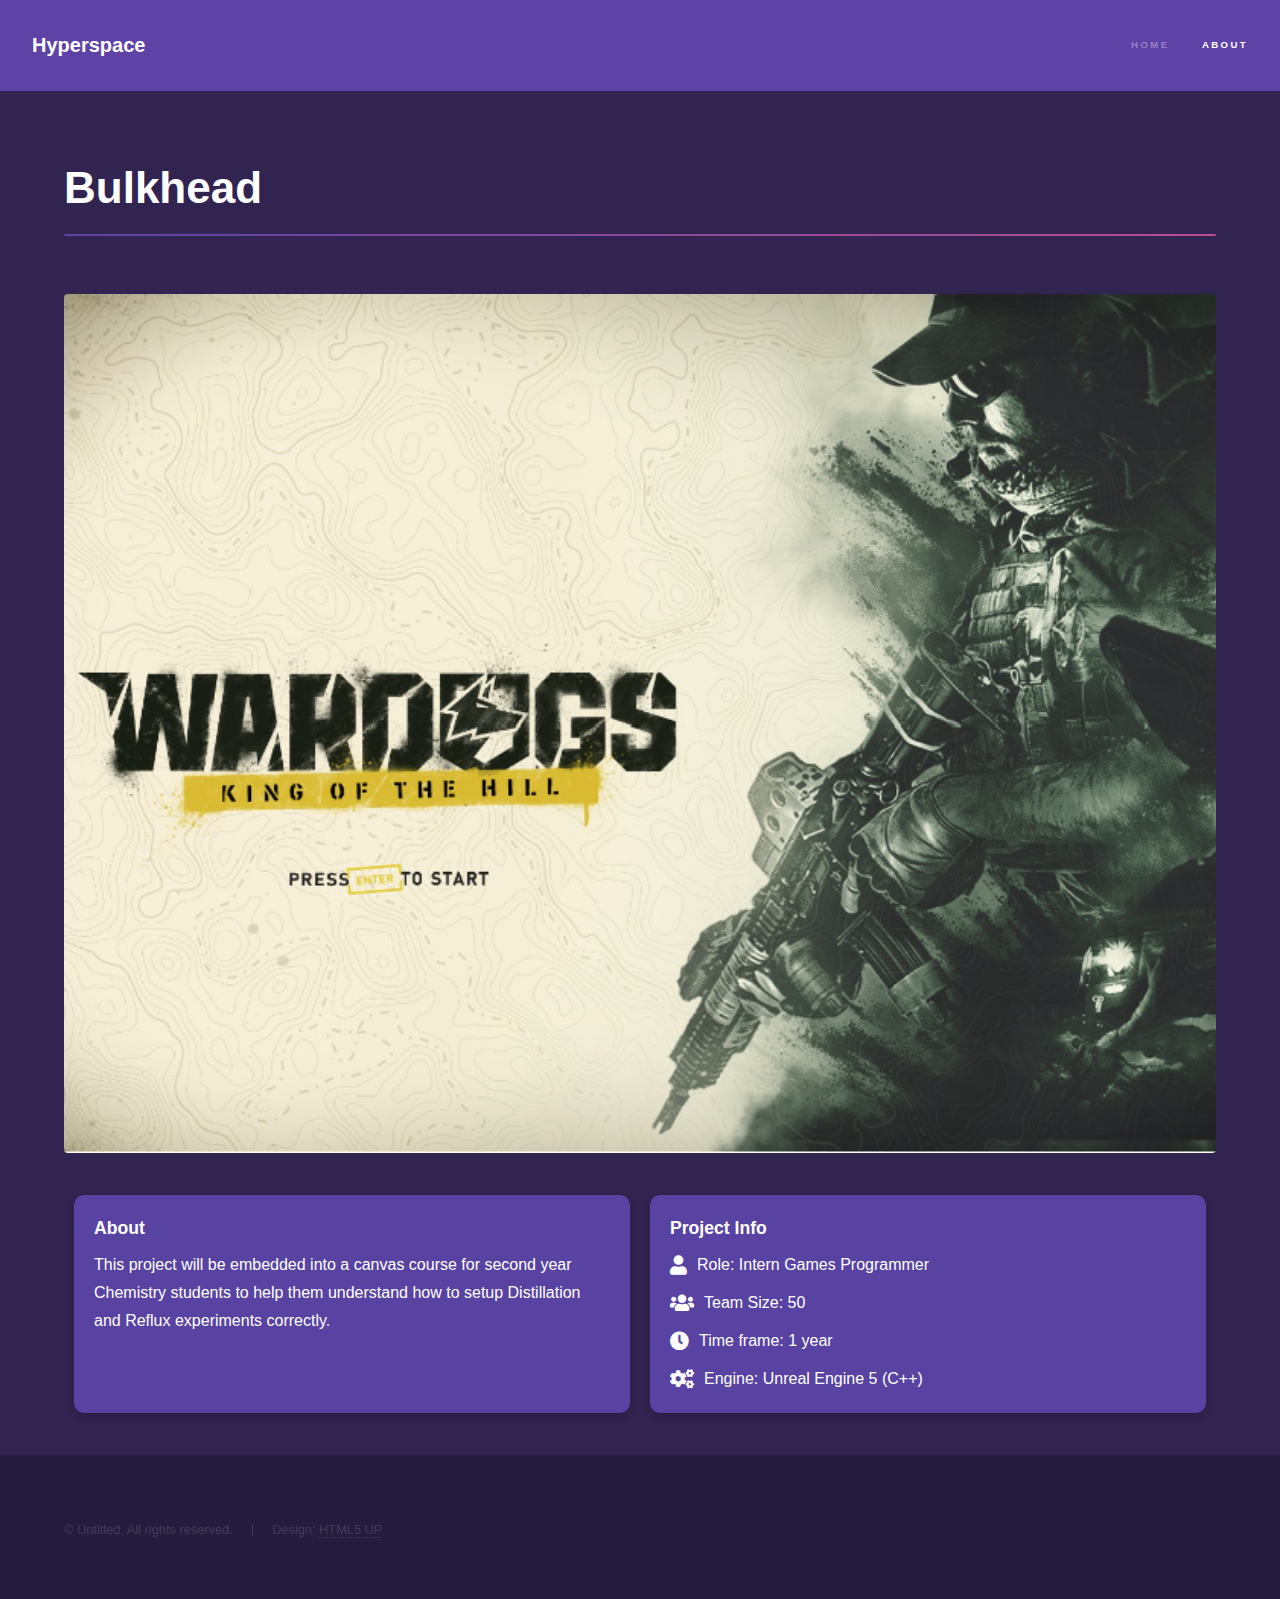
==== about-bulkhead.html @ a5bd07cd "Added in about pages for each project" ====
<!DOCTYPE HTML>
<!--
	Hyperspace by HTML5 UP
	html5up.net | @ajlkn
	Free for personal and commercial use under the CCA 3.0 license (html5up.net/license)
-->
<html>
<head>
	<title>Generic - Hyperspace by HTML5 UP</title>
	<meta charset="utf-8" />
	<meta name="viewport" content="width=device-width, initial-scale=1, user-scalable=no" />
	<link rel="stylesheet" href="assets/css/main.css" />
	<link rel="stylesheet" href="assets/css/aboutpages.css" />
	<noscript><link rel="stylesheet" href="assets/css/noscript.css" /></noscript>
</head>
	<body class="is-preload">

		<!-- Header -->
			<header id="header">
				<a href="index.html" class="title">Hyperspace</a>
				<nav>
					<ul>
						<li><a href="index.html">Home</a></li>
						<li><a href="about-bulkhead.html" class="active">About</a></li>
					</ul>
				</nav>
			</header>

		<!-- Wrapper -->
			<div id="wrapper">
				<!-- TURN THIS INTO A VIDEO OF THIS WORKING, MAYBE INTERGRATE THE INTERACTIVE -->
				<!-- Main -->
					<section id="main" class="wrapper">
						<div class="inner">
							<h1 class="major">Bulkhead</h1>
							<span class="image fit"><img src="images/Wardogs.png" alt="" /></span>
							<div class="card-container">
								<div class="card">
									<h3>About</h3>
									<p>This project will be embedded into a canvas course for second year Chemistry students to help them understand how to setup Distillation and Reflux experiments correctly.</p>
								</div>
								<div class="card">
									<h3>Project Info</h3>
									<div class="project-info">
										<div><i class="fas fa-user"></i> Role: Intern Games Programmer</div>
										<div><i class="fas fa-users"></i> Team Size: 50</div>
										<div><i class="fas fa-clock"></i> Time frame: 1 year</div>
										<div><i class="fas fa-cogs"></i> Engine: Unreal Engine 5 (C++)</div>
									</div>
								</div>
							</div>
						</div>
					</section>

			</div>

		<!-- Footer -->
			<footer id="footer" class="wrapper alt">
				<div class="inner">
					<ul class="menu">
						<li>&copy; Untitled. All rights reserved.</li><li>Design: <a href="http://html5up.net">HTML5 UP</a></li>
					</ul>
				</div>
			</footer>

		<!-- Scripts -->
			<script src="assets/js/jquery.min.js"></script>
			<script src="assets/js/jquery.scrollex.min.js"></script>
			<script src="assets/js/jquery.scrolly.min.js"></script>
			<script src="assets/js/browser.min.js"></script>
			<script src="assets/js/breakpoints.min.js"></script>
			<script src="assets/js/util.js"></script>
			<script src="assets/js/main.js"></script>

	</body>
</html>
---- assets/css/main.css ----
@import url(fontawesome-all.min.css);

/*
	Hyperspace by HTML5 UP
	html5up.net | @ajlkn
	Free for personal and commercial use under the CCA 3.0 license (html5up.net/license)
*/

html, body, div, span, applet, object,
iframe, h1, h2, h3, h4, h5, h6, p, blockquote,
pre, a, abbr, acronym, address, big, cite,
code, del, dfn, em, img, ins, kbd, q, s, samp,
small, strike, strong, sub, sup, tt, var, b,
u, i, center, dl, dt, dd, ol, ul, li, fieldset,
form, label, legend, table, caption, tbody,
tfoot, thead, tr, th, td, article, aside,
canvas, details, embed, figure, figcaption,
footer, header, hgroup, menu, nav, output, ruby,
section, summary, time, mark, audio, video {
	margin: 0;
	padding: 0;
	border: 0;
	font-size: 100%;
	font: inherit;
	vertical-align: baseline;}

article, aside, details, figcaption, figure,
footer, header, hgroup, menu, nav, section {
	display: block;}

body {
	line-height: 1;
}

ol, ul {
	list-style: none;
}

blockquote, q {
	quotes: none;
}

	blockquote:before, blockquote:after, q:before, q:after {
		content: '';
		content: none;
	}

table {
	border-collapse: collapse;
	border-spacing: 0;
}

body {
	-webkit-text-size-adjust: none;
}

mark {
	background-color: transparent;
	color: inherit;
}

input::-moz-focus-inner {
	border: 0;
	padding: 0;
}

input, select, textarea {
	-moz-appearance: none;
	-webkit-appearance: none;
	-ms-appearance: none;
	appearance: none;
}

/* Basic */

	@-ms-viewport {
		width: device-width;
	}

	body {
		-ms-overflow-style: scrollbar;
	}

	@media screen and (max-width: 480px) {

		html, body {
			min-width: 320px;
		}

	}

	html {
		box-sizing: border-box;
	}

	*, *:before, *:after {
		box-sizing: inherit;
	}

	body {
		background: #312450;
	}

		body.is-preload *, body.is-preload *:before, body.is-preload *:after {
			-moz-animation: none !important;
			-webkit-animation: none !important;
			-ms-animation: none !important;
			animation: none !important;
			-moz-transition: none !important;
			-webkit-transition: none !important;
			-ms-transition: none !important;
			transition: none !important;
		}

/* Type */

	body, input, select, textarea {
		color: rgba(255, 255, 255, 0.55);
		font-family: Arial, Helvetica, sans-serif;
		font-size: 16.5pt;
		font-weight: normal;
		line-height: 1.75;
	}

		@media screen and (max-width: 1680px) {

			body, input, select, textarea {
				font-size: 13pt;
			}

		}

		@media screen and (max-width: 1280px) {

			body, input, select, textarea {
				font-size: 12pt;
			}

		}

		@media screen and (max-width: 360px) {

			body, input, select, textarea {
				font-size: 11pt;
			}

		}

	a {
		-moz-transition: color 0.2s ease, border-bottom-color 0.2s ease;
		-webkit-transition: color 0.2s ease, border-bottom-color 0.2s ease;
		-ms-transition: color 0.2s ease, border-bottom-color 0.2s ease;
		transition: color 0.2s ease, border-bottom-color 0.2s ease;
		border-bottom: dotted 1px rgba(255, 255, 255, 0.35);
		color: inherit;
		text-decoration: none;
	}

		a:hover {
			border-bottom-color: transparent;
			color: #ffffff;
		}

	strong, b {
		color: #ffffff;
		font-weight: bold;
	}

	em, i {
		font-style: italic;
	}

	p {
		margin: 0 0 2em 0;
	}

	h1, h2, h3, h4, h5, h6 {
		color: #ffffff;
		font-weight: bold;
		line-height: 1.5;
		margin: 0 0 0.5em 0;
	}

		h1 a, h2 a, h3 a, h4 a, h5 a, h6 a {
			color: inherit;
			text-decoration: none;
		}

	h1 {
		font-size: 2.75em;
	}

		h1.major {
			margin: 0 0 1.3em 0;
			position: relative;
			padding-bottom: 0.35em;
		}

			h1.major:after {
				background-image: -moz-linear-gradient(to right, #5e42a6, #b74e91);
				background-image: -webkit-linear-gradient(to right, #5e42a6, #b74e91);
				background-image: -ms-linear-gradient(to right, #5e42a6, #b74e91);
				background-image: linear-gradient(to right, #5e42a6, #b74e91);
				-moz-transition: max-width 0.2s ease;
				-webkit-transition: max-width 0.2s ease;
				-ms-transition: max-width 0.2s ease;
				transition: max-width 0.2s ease;
				border-radius: 0.2em;
				bottom: 0;
				content: '';
				height: 0.05em;
				position: absolute;
				right: 0;
				width: 100%;
			}

	h2 {
		font-size: 1.75em;
	}

	h3 {
		font-size: 1.1em;
	}

	h4 {
		font-size: 1em;
	}

	h5 {
		font-size: 0.8em;
	}

	h6 {
		font-size: 0.6em;
	}

	@media screen and (max-width: 736px) {

		h1 {
			font-size: 2em;
		}

		h2 {
			font-size: 1.25em;
		}

		h3 {
			font-size: 1em;
		}

		h4 {
			font-size: 0.8em;
		}

		h5 {
			font-size: 0.6em;
		}

		h6 {
			font-size: 0.6em;
		}

	}

	sub {
		font-size: 0.8em;
		position: relative;
		top: 0.5em;
	}

	sup {
		font-size: 0.8em;
		position: relative;
		top: -0.5em;
	}

	blockquote {
		border-left: solid 4px rgba(255, 255, 255, 0.15);
		font-style: italic;
		margin: 0 0 2em 0;
		padding: 0.5em 0 0.5em 2em;
	}

	code {
		background: rgba(255, 255, 255, 0.05);
		border-radius: 0.25em;
		border: solid 1px rgba(255, 255, 255, 0.15);
		font-family: "Courier New", monospace;
		font-size: 0.9em;
		margin: 0 0.25em;
		padding: 0.25em 0.65em;
	}

	pre {
		-webkit-overflow-scrolling: touch;
		font-family: "Courier New", monospace;
		font-size: 0.9em;
		margin: 0 0 2em 0;
	}

		pre code {
			display: block;
			line-height: 1.75em;
			padding: 1em 1.5em;
			overflow-x: auto;
		}

	hr {
		border: 0;
		border-bottom: solid 1px rgba(255, 255, 255, 0.15);
		margin: 2em 0;
	}

		hr.major {
			margin: 3em 0;
		}

	.align-left {
		text-align: left;
	}

	.align-center {
		text-align: center;
	}

	.align-right {
		text-align: right;
	}

/* Row */

	.row {
		display: flex;
		flex-wrap: wrap;
		box-sizing: border-box;
		align-items: stretch;
	}

		.row > * {
			box-sizing: border-box;
		}

		.row.gtr-uniform > * > :last-child {
			margin-bottom: 0;
		}

		.row.aln-left {
			justify-content: flex-start;
		}

		.row.aln-center {
			justify-content: center;
		}

		.row.aln-right {
			justify-content: flex-end;
		}

		.row.aln-top {
			align-items: flex-start;
		}

		.row.aln-middle {
			align-items: center;
		}

		.row.aln-bottom {
			align-items: flex-end;
		}

		.row > .imp {
			order: -1;
		}

		.row > .col-1 {
			width: 8.33333%;
		}

		.row > .off-1 {
			margin-left: 8.33333%;
		}

		.row > .col-2 {
			width: 16.66667%;
		}

		.row > .off-2 {
			margin-left: 16.66667%;
		}

		.row > .col-3 {
			width: 25%;
		}

		.row > .off-3 {
			margin-left: 25%;
		}

		.row > .col-4 {
			width: 33.33333%;
		}

		.row > .off-4 {
			margin-left: 33.33333%;
		}

		.row > .col-5 {
			width: 41.66667%;
		}

		.row > .off-5 {
			margin-left: 41.66667%;
		}

		.row > .col-6 {
			width: 50%;
		}

		.row > .off-6 {
			margin-left: 50%;
		}

		.row > .col-7 {
			width: 58.33333%;
		}

		.row > .off-7 {
			margin-left: 58.33333%;
		}

		.row > .col-8 {
			width: 66.66667%;
		}

		.row > .off-8 {
			margin-left: 66.66667%;
		}

		.row > .col-9 {
			width: 75%;
		}

		.row > .off-9 {
			margin-left: 75%;
		}

		.row > .col-10 {
			width: 83.33333%;
		}

		.row > .off-10 {
			margin-left: 83.33333%;
		}

		.row > .col-11 {
			width: 91.66667%;
		}

		.row > .off-11 {
			margin-left: 91.66667%;
		}

		.row > .col-12 {
			width: 100%;
		}

		.row > .off-12 {
			margin-left: 100%;
		}

		.row.gtr-0 {
			margin-top: 0;
			margin-left: 0em;
		}

			.row.gtr-0 > * {
				padding: 0 0 0 0em;
			}

			.row.gtr-0.gtr-uniform {
				margin-top: 0em;
			}

				.row.gtr-0.gtr-uniform > * {
					padding-top: 0em;
				}

		.row.gtr-25 {
			margin-top: 0;
			margin-left: -0.375em;
		}

			.row.gtr-25 > * {
				padding: 0 0 0 0.375em;
			}

			.row.gtr-25.gtr-uniform {
				margin-top: -0.375em;
			}

				.row.gtr-25.gtr-uniform > * {
					padding-top: 0.375em;
				}

		.row.gtr-50 {
			margin-top: 0;
			margin-left: -0.75em;
		}

			.row.gtr-50 > * {
				padding: 0 0 0 0.75em;
			}

			.row.gtr-50.gtr-uniform {
				margin-top: -0.75em;
			}

				.row.gtr-50.gtr-uniform > * {
					padding-top: 0.75em;
				}

		.row {
			margin-top: 0;
			margin-left: -1.5em;
		}

			.row > * {
				padding: 0 0 0 1.5em;
			}

			.row.gtr-uniform {
				margin-top: -1.5em;
			}

				.row.gtr-uniform > * {
					padding-top: 1.5em;
				}

		.row.gtr-150 {
			margin-top: 0;
			margin-left: -2.25em;
		}

			.row.gtr-150 > * {
				padding: 0 0 0 2.25em;
			}

			.row.gtr-150.gtr-uniform {
				margin-top: -2.25em;
			}

				.row.gtr-150.gtr-uniform > * {
					padding-top: 2.25em;
				}

		.row.gtr-200 {
			margin-top: 0;
			margin-left: -3em;
		}

			.row.gtr-200 > * {
				padding: 0 0 0 3em;
			}

			.row.gtr-200.gtr-uniform {
				margin-top: -3em;
			}

				.row.gtr-200.gtr-uniform > * {
					padding-top: 3em;
				}

		@media screen and (max-width: 1680px) {

			.row {
				display: flex;
				flex-wrap: wrap;
				box-sizing: border-box;
				align-items: stretch;
			}

				.row > * {
					box-sizing: border-box;
				}

				.row.gtr-uniform > * > :last-child {
					margin-bottom: 0;
				}

				.row.aln-left {
					justify-content: flex-start;
				}

				.row.aln-center {
					justify-content: center;
				}

				.row.aln-right {
					justify-content: flex-end;
				}

				.row.aln-top {
					align-items: flex-start;
				}

				.row.aln-middle {
					align-items: center;
				}

				.row.aln-bottom {
					align-items: flex-end;
				}

				.row > .imp-xlarge {
					order: -1;
				}

				.row > .col-1-xlarge {
					width: 8.33333%;
				}

				.row > .off-1-xlarge {
					margin-left: 8.33333%;
				}

				.row > .col-2-xlarge {
					width: 16.66667%;
				}

				.row > .off-2-xlarge {
					margin-left: 16.66667%;
				}

				.row > .col-3-xlarge {
					width: 25%;
				}

				.row > .off-3-xlarge {
					margin-left: 25%;
				}

				.row > .col-4-xlarge {
					width: 33.33333%;
				}

				.row > .off-4-xlarge {
					margin-left: 33.33333%;
				}

				.row > .col-5-xlarge {
					width: 41.66667%;
				}

				.row > .off-5-xlarge {
					margin-left: 41.66667%;
				}

				.row > .col-6-xlarge {
					width: 50%;
				}

				.row > .off-6-xlarge {
					margin-left: 50%;
				}

				.row > .col-7-xlarge {
					width: 58.33333%;
				}

				.row > .off-7-xlarge {
					margin-left: 58.33333%;
				}

				.row > .col-8-xlarge {
					width: 66.66667%;
				}

				.row > .off-8-xlarge {
					margin-left: 66.66667%;
				}

				.row > .col-9-xlarge {
					width: 75%;
				}

				.row > .off-9-xlarge {
					margin-left: 75%;
				}

				.row > .col-10-xlarge {
					width: 83.33333%;
				}

				.row > .off-10-xlarge {
					margin-left: 83.33333%;
				}

				.row > .col-11-xlarge {
					width: 91.66667%;
				}

				.row > .off-11-xlarge {
					margin-left: 91.66667%;
				}

				.row > .col-12-xlarge {
					width: 100%;
				}

				.row > .off-12-xlarge {
					margin-left: 100%;
				}

				.row.gtr-0 {
					margin-top: 0;
					margin-left: 0em;
				}

					.row.gtr-0 > * {
						padding: 0 0 0 0em;
					}

					.row.gtr-0.gtr-uniform {
						margin-top: 0em;
					}

						.row.gtr-0.gtr-uniform > * {
							padding-top: 0em;
						}

				.row.gtr-25 {
					margin-top: 0;
					margin-left: -0.375em;
				}

					.row.gtr-25 > * {
						padding: 0 0 0 0.375em;
					}

					.row.gtr-25.gtr-uniform {
						margin-top: -0.375em;
					}

						.row.gtr-25.gtr-uniform > * {
							padding-top: 0.375em;
						}

				.row.gtr-50 {
					margin-top: 0;
					margin-left: -0.75em;
				}

					.row.gtr-50 > * {
						padding: 0 0 0 0.75em;
					}

					.row.gtr-50.gtr-uniform {
						margin-top: -0.75em;
					}

						.row.gtr-50.gtr-uniform > * {
							padding-top: 0.75em;
						}

				.row {
					margin-top: 0;
					margin-left: -1.5em;
				}

					.row > * {
						padding: 0 0 0 1.5em;
					}

					.row.gtr-uniform {
						margin-top: -1.5em;
					}

						.row.gtr-uniform > * {
							padding-top: 1.5em;
						}

				.row.gtr-150 {
					margin-top: 0;
					margin-left: -2.25em;
				}

					.row.gtr-150 > * {
						padding: 0 0 0 2.25em;
					}

					.row.gtr-150.gtr-uniform {
						margin-top: -2.25em;
					}

						.row.gtr-150.gtr-uniform > * {
							padding-top: 2.25em;
						}

				.row.gtr-200 {
					margin-top: 0;
					margin-left: -3em;
				}

					.row.gtr-200 > * {
						padding: 0 0 0 3em;
					}

					.row.gtr-200.gtr-uniform {
						margin-top: -3em;
					}

						.row.gtr-200.gtr-uniform > * {
							padding-top: 3em;
						}

		}

		@media screen and (max-width: 1280px) {

			.row {
				display: flex;
				flex-wrap: wrap;
				box-sizing: border-box;
				align-items: stretch;
			}

				.row > * {
					box-sizing: border-box;
				}

				.row.gtr-uniform > * > :last-child {
					margin-bottom: 0;
				}

				.row.aln-left {
					justify-content: flex-start;
				}

				.row.aln-center {
					justify-content: center;
				}

				.row.aln-right {
					justify-content: flex-end;
				}

				.row.aln-top {
					align-items: flex-start;
				}

				.row.aln-middle {
					align-items: center;
				}

				.row.aln-bottom {
					align-items: flex-end;
				}

				.row > .imp-large {
					order: -1;
				}

				.row > .col-1-large {
					width: 8.33333%;
				}

				.row > .off-1-large {
					margin-left: 8.33333%;
				}

				.row > .col-2-large {
					width: 16.66667%;
				}

				.row > .off-2-large {
					margin-left: 16.66667%;
				}

				.row > .col-3-large {
					width: 25%;
				}

				.row > .off-3-large {
					margin-left: 25%;
				}

				.row > .col-4-large {
					width: 33.33333%;
				}

				.row > .off-4-large {
					margin-left: 33.33333%;
				}

				.row > .col-5-large {
					width: 41.66667%;
				}

				.row > .off-5-large {
					margin-left: 41.66667%;
				}

				.row > .col-6-large {
					width: 50%;
				}

				.row > .off-6-large {
					margin-left: 50%;
				}

				.row > .col-7-large {
					width: 58.33333%;
				}

				.row > .off-7-large {
					margin-left: 58.33333%;
				}

				.row > .col-8-large {
					width: 66.66667%;
				}

				.row > .off-8-large {
					margin-left: 66.66667%;
				}

				.row > .col-9-large {
					width: 75%;
				}

				.row > .off-9-large {
					margin-left: 75%;
				}

				.row > .col-10-large {
					width: 83.33333%;
				}

				.row > .off-10-large {
					margin-left: 83.33333%;
				}

				.row > .col-11-large {
					width: 91.66667%;
				}

				.row > .off-11-large {
					margin-left: 91.66667%;
				}

				.row > .col-12-large {
					width: 100%;
				}

				.row > .off-12-large {
					margin-left: 100%;
				}

				.row.gtr-0 {
					margin-top: 0;
					margin-left: 0em;
				}

					.row.gtr-0 > * {
						padding: 0 0 0 0em;
					}

					.row.gtr-0.gtr-uniform {
						margin-top: 0em;
					}

						.row.gtr-0.gtr-uniform > * {
							padding-top: 0em;
						}

				.row.gtr-25 {
					margin-top: 0;
					margin-left: -0.375em;
				}

					.row.gtr-25 > * {
						padding: 0 0 0 0.375em;
					}

					.row.gtr-25.gtr-uniform {
						margin-top: -0.375em;
					}

						.row.gtr-25.gtr-uniform > * {
							padding-top: 0.375em;
						}

				.row.gtr-50 {
					margin-top: 0;
					margin-left: -0.75em;
				}

					.row.gtr-50 > * {
						padding: 0 0 0 0.75em;
					}

					.row.gtr-50.gtr-uniform {
						margin-top: -0.75em;
					}

						.row.gtr-50.gtr-uniform > * {
							padding-top: 0.75em;
						}

				.row {
					margin-top: 0;
					margin-left: -1.5em;
				}

					.row > * {
						padding: 0 0 0 1.5em;
					}

					.row.gtr-uniform {
						margin-top: -1.5em;
					}

						.row.gtr-uniform > * {
							padding-top: 1.5em;
						}

				.row.gtr-150 {
					margin-top: 0;
					margin-left: -2.25em;
				}

					.row.gtr-150 > * {
						padding: 0 0 0 2.25em;
					}

					.row.gtr-150.gtr-uniform {
						margin-top: -2.25em;
					}

						.row.gtr-150.gtr-uniform > * {
							padding-top: 2.25em;
						}

				.row.gtr-200 {
					margin-top: 0;
					margin-left: -3em;
				}

					.row.gtr-200 > * {
						padding: 0 0 0 3em;
					}

					.row.gtr-200.gtr-uniform {
						margin-top: -3em;
					}

						.row.gtr-200.gtr-uniform > * {
							padding-top: 3em;
						}

		}

		@media screen and (max-width: 980px) {

			.row {
				display: flex;
				flex-wrap: wrap;
				box-sizing: border-box;
				align-items: stretch;
			}

				.row > * {
					box-sizing: border-box;
				}

				.row.gtr-uniform > * > :last-child {
					margin-bottom: 0;
				}

				.row.aln-left {
					justify-content: flex-start;
				}

				.row.aln-center {
					justify-content: center;
				}

				.row.aln-right {
					justify-content: flex-end;
				}

				.row.aln-top {
					align-items: flex-start;
				}

				.row.aln-middle {
					align-items: center;
				}

				.row.aln-bottom {
					align-items: flex-end;
				}

				.row > .imp-medium {
					order: -1;
				}

				.row > .col-1-medium {
					width: 8.33333%;
				}

				.row > .off-1-medium {
					margin-left: 8.33333%;
				}

				.row > .col-2-medium {
					width: 16.66667%;
				}

				.row > .off-2-medium {
					margin-left: 16.66667%;
				}

				.row > .col-3-medium {
					width: 25%;
				}

				.row > .off-3-medium {
					margin-left: 25%;
				}

				.row > .col-4-medium {
					width: 33.33333%;
				}

				.row > .off-4-medium {
					margin-left: 33.33333%;
				}

				.row > .col-5-medium {
					width: 41.66667%;
				}

				.row > .off-5-medium {
					margin-left: 41.66667%;
				}

				.row > .col-6-medium {
					width: 50%;
				}

				.row > .off-6-medium {
					margin-left: 50%;
				}

				.row > .col-7-medium {
					width: 58.33333%;
				}

				.row > .off-7-medium {
					margin-left: 58.33333%;
				}

				.row > .col-8-medium {
					width: 66.66667%;
				}

				.row > .off-8-medium {
					margin-left: 66.66667%;
				}

				.row > .col-9-medium {
					width: 75%;
				}

				.row > .off-9-medium {
					margin-left: 75%;
				}

				.row > .col-10-medium {
					width: 83.33333%;
				}

				.row > .off-10-medium {
					margin-left: 83.33333%;
				}

				.row > .col-11-medium {
					width: 91.66667%;
				}

				.row > .off-11-medium {
					margin-left: 91.66667%;
				}

				.row > .col-12-medium {
					width: 100%;
				}

				.row > .off-12-medium {
					margin-left: 100%;
				}

				.row.gtr-0 {
					margin-top: 0;
					margin-left: 0em;
				}

					.row.gtr-0 > * {
						padding: 0 0 0 0em;
					}

					.row.gtr-0.gtr-uniform {
						margin-top: 0em;
					}

						.row.gtr-0.gtr-uniform > * {
							padding-top: 0em;
						}

				.row.gtr-25 {
					margin-top: 0;
					margin-left: -0.375em;
				}

					.row.gtr-25 > * {
						padding: 0 0 0 0.375em;
					}

					.row.gtr-25.gtr-uniform {
						margin-top: -0.375em;
					}

						.row.gtr-25.gtr-uniform > * {
							padding-top: 0.375em;
						}

				.row.gtr-50 {
					margin-top: 0;
					margin-left: -0.75em;
				}

					.row.gtr-50 > * {
						padding: 0 0 0 0.75em;
					}

					.row.gtr-50.gtr-uniform {
						margin-top: -0.75em;
					}

						.row.gtr-50.gtr-uniform > * {
							padding-top: 0.75em;
						}

				.row {
					margin-top: 0;
					margin-left: -1.5em;
				}

					.row > * {
						padding: 0 0 0 1.5em;
					}

					.row.gtr-uniform {
						margin-top: -1.5em;
					}

						.row.gtr-uniform > * {
							padding-top: 1.5em;
						}

				.row.gtr-150 {
					margin-top: 0;
					margin-left: -2.25em;
				}

					.row.gtr-150 > * {
						padding: 0 0 0 2.25em;
					}

					.row.gtr-150.gtr-uniform {
						margin-top: -2.25em;
					}

						.row.gtr-150.gtr-uniform > * {
							padding-top: 2.25em;
						}

				.row.gtr-200 {
					margin-top: 0;
					margin-left: -3em;
				}

					.row.gtr-200 > * {
						padding: 0 0 0 3em;
					}

					.row.gtr-200.gtr-uniform {
						margin-top: -3em;
					}

						.row.gtr-200.gtr-uniform > * {
							padding-top: 3em;
						}

		}

		@media screen and (max-width: 736px) {

			.row {
				display: flex;
				flex-wrap: wrap;
				box-sizing: border-box;
				align-items: stretch;
			}

				.row > * {
					box-sizing: border-box;
				}

				.row.gtr-uniform > * > :last-child {
					margin-bottom: 0;
				}

				.row.aln-left {
					justify-content: flex-start;
				}

				.row.aln-center {
					justify-content: center;
				}

				.row.aln-right {
					justify-content: flex-end;
				}

				.row.aln-top {
					align-items: flex-start;
				}

				.row.aln-middle {
					align-items: center;
				}

				.row.aln-bottom {
					align-items: flex-end;
				}

				.row > .imp-small {
					order: -1;
				}

				.row > .col-1-small {
					width: 8.33333%;
				}

				.row > .off-1-small {
					margin-left: 8.33333%;
				}

				.row > .col-2-small {
					width: 16.66667%;
				}

				.row > .off-2-small {
					margin-left: 16.66667%;
				}

				.row > .col-3-small {
					width: 25%;
				}

				.row > .off-3-small {
					margin-left: 25%;
				}

				.row > .col-4-small {
					width: 33.33333%;
				}

				.row > .off-4-small {
					margin-left: 33.33333%;
				}

				.row > .col-5-small {
					width: 41.66667%;
				}

				.row > .off-5-small {
					margin-left: 41.66667%;
				}

				.row > .col-6-small {
					width: 50%;
				}

				.row > .off-6-small {
					margin-left: 50%;
				}

				.row > .col-7-small {
					width: 58.33333%;
				}

				.row > .off-7-small {
					margin-left: 58.33333%;
				}

				.row > .col-8-small {
					width: 66.66667%;
				}

				.row > .off-8-small {
					margin-left: 66.66667%;
				}

				.row > .col-9-small {
					width: 75%;
				}

				.row > .off-9-small {
					margin-left: 75%;
				}

				.row > .col-10-small {
					width: 83.33333%;
				}

				.row > .off-10-small {
					margin-left: 83.33333%;
				}

				.row > .col-11-small {
					width: 91.66667%;
				}

				.row > .off-11-small {
					margin-left: 91.66667%;
				}

				.row > .col-12-small {
					width: 100%;
				}

				.row > .off-12-small {
					margin-left: 100%;
				}

				.row.gtr-0 {
					margin-top: 0;
					margin-left: 0em;
				}

					.row.gtr-0 > * {
						padding: 0 0 0 0em;
					}

					.row.gtr-0.gtr-uniform {
						margin-top: 0em;
					}

						.row.gtr-0.gtr-uniform > * {
							padding-top: 0em;
						}

				.row.gtr-25 {
					margin-top: 0;
					margin-left: -0.375em;
				}

					.row.gtr-25 > * {
						padding: 0 0 0 0.375em;
					}

					.row.gtr-25.gtr-uniform {
						margin-top: -0.375em;
					}

						.row.gtr-25.gtr-uniform > * {
							padding-top: 0.375em;
						}

				.row.gtr-50 {
					margin-top: 0;
					margin-left: -0.75em;
				}

					.row.gtr-50 > * {
						padding: 0 0 0 0.75em;
					}

					.row.gtr-50.gtr-uniform {
						margin-top: -0.75em;
					}

						.row.gtr-50.gtr-uniform > * {
							padding-top: 0.75em;
						}

				.row {
					margin-top: 0;
					margin-left: -1.5em;
				}

					.row > * {
						padding: 0 0 0 1.5em;
					}

					.row.gtr-uniform {
						margin-top: -1.5em;
					}

						.row.gtr-uniform > * {
							padding-top: 1.5em;
						}

				.row.gtr-150 {
					margin-top: 0;
					margin-left: -2.25em;
				}

					.row.gtr-150 > * {
						padding: 0 0 0 2.25em;
					}

					.row.gtr-150.gtr-uniform {
						margin-top: -2.25em;
					}

						.row.gtr-150.gtr-uniform > * {
							padding-top: 2.25em;
						}

				.row.gtr-200 {
					margin-top: 0;
					margin-left: -3em;
				}

					.row.gtr-200 > * {
						padding: 0 0 0 3em;
					}

					.row.gtr-200.gtr-uniform {
						margin-top: -3em;
					}

						.row.gtr-200.gtr-uniform > * {
							padding-top: 3em;
						}

		}

		@media screen and (max-width: 480px) {

			.row {
				display: flex;
				flex-wrap: wrap;
				box-sizing: border-box;
				align-items: stretch;
			}

				.row > * {
					box-sizing: border-box;
				}

				.row.gtr-uniform > * > :last-child {
					margin-bottom: 0;
				}

				.row.aln-left {
					justify-content: flex-start;
				}

				.row.aln-center {
					justify-content: center;
				}

				.row.aln-right {
					justify-content: flex-end;
				}

				.row.aln-top {
					align-items: flex-start;
				}

				.row.aln-middle {
					align-items: center;
				}

				.row.aln-bottom {
					align-items: flex-end;
				}

				.row > .imp-xsmall {
					order: -1;
				}

				.row > .col-1-xsmall {
					width: 8.33333%;
				}

				.row > .off-1-xsmall {
					margin-left: 8.33333%;
				}

				.row > .col-2-xsmall {
					width: 16.66667%;
				}

				.row > .off-2-xsmall {
					margin-left: 16.66667%;
				}

				.row > .col-3-xsmall {
					width: 25%;
				}

				.row > .off-3-xsmall {
					margin-left: 25%;
				}

				.row > .col-4-xsmall {
					width: 33.33333%;
				}

				.row > .off-4-xsmall {
					margin-left: 33.33333%;
				}

				.row > .col-5-xsmall {
					width: 41.66667%;
				}

				.row > .off-5-xsmall {
					margin-left: 41.66667%;
				}

				.row > .col-6-xsmall {
					width: 50%;
				}

				.row > .off-6-xsmall {
					margin-left: 50%;
				}

				.row > .col-7-xsmall {
					width: 58.33333%;
				}

				.row > .off-7-xsmall {
					margin-left: 58.33333%;
				}

				.row > .col-8-xsmall {
					width: 66.66667%;
				}

				.row > .off-8-xsmall {
					margin-left: 66.66667%;
				}

				.row > .col-9-xsmall {
					width: 75%;
				}

				.row > .off-9-xsmall {
					margin-left: 75%;
				}

				.row > .col-10-xsmall {
					width: 83.33333%;
				}

				.row > .off-10-xsmall {
					margin-left: 83.33333%;
				}

				.row > .col-11-xsmall {
					width: 91.66667%;
				}

				.row > .off-11-xsmall {
					margin-left: 91.66667%;
				}

				.row > .col-12-xsmall {
					width: 100%;
				}

				.row > .off-12-xsmall {
					margin-left: 100%;
				}

				.row.gtr-0 {
					margin-top: 0;
					margin-left: 0em;
				}

					.row.gtr-0 > * {
						padding: 0 0 0 0em;
					}

					.row.gtr-0.gtr-uniform {
						margin-top: 0em;
					}

						.row.gtr-0.gtr-uniform > * {
							padding-top: 0em;
						}

				.row.gtr-25 {
					margin-top: 0;
					margin-left: -0.375em;
				}

					.row.gtr-25 > * {
						padding: 0 0 0 0.375em;
					}

					.row.gtr-25.gtr-uniform {
						margin-top: -0.375em;
					}

						.row.gtr-25.gtr-uniform > * {
							padding-top: 0.375em;
						}

				.row.gtr-50 {
					margin-top: 0;
					margin-left: -0.75em;
				}

					.row.gtr-50 > * {
						padding: 0 0 0 0.75em;
					}

					.row.gtr-50.gtr-uniform {
						margin-top: -0.75em;
					}

						.row.gtr-50.gtr-uniform > * {
							padding-top: 0.75em;
						}

				.row {
					margin-top: 0;
					margin-left: -1.5em;
				}

					.row > * {
						padding: 0 0 0 1.5em;
					}

					.row.gtr-uniform {
						margin-top: -1.5em;
					}

						.row.gtr-uniform > * {
							padding-top: 1.5em;
						}

				.row.gtr-150 {
					margin-top: 0;
					margin-left: -2.25em;
				}

					.row.gtr-150 > * {
						padding: 0 0 0 2.25em;
					}

					.row.gtr-150.gtr-uniform {
						margin-top: -2.25em;
					}

						.row.gtr-150.gtr-uniform > * {
							padding-top: 2.25em;
						}

				.row.gtr-200 {
					margin-top: 0;
					margin-left: -3em;
				}

					.row.gtr-200 > * {
						padding: 0 0 0 3em;
					}

					.row.gtr-200.gtr-uniform {
						margin-top: -3em;
					}

						.row.gtr-200.gtr-uniform > * {
							padding-top: 3em;
						}

		}

/* Box */

	.box {
		border-radius: 0.25em;
		border: solid 1px rgba(255, 255, 255, 0.15);
		margin-bottom: 2em;
		padding: 1.5em;
	}

		.box > :last-child,
		.box > :last-child > :last-child,
		.box > :last-child > :last-child > :last-child {
			margin-bottom: 0;
		}

		.box.alt {
			border: 0;
			border-radius: 0;
			padding: 0;
		}

/* Button */

	input[type="submit"],
	input[type="reset"],
	input[type="button"],
	button,
	.button {
		-moz-appearance: none;
		-webkit-appearance: none;
		-ms-appearance: none;
		appearance: none;
		-moz-transition: border-color 0.2s ease;
		-webkit-transition: border-color 0.2s ease;
		-ms-transition: border-color 0.2s ease;
		transition: border-color 0.2s ease;
		background-color: transparent;
		border: solid 1px !important;
		border-color: rgba(255, 255, 255, 0.15) !important;
		border-radius: 3em;
		color: #ffffff !important;
		cursor: pointer;
		display: inline-block;
		font-size: 0.6em;
		font-weight: bold;
		height: calc(4.75em + 2px);
		letter-spacing: 0.25em;
		line-height: 4.75em;
		outline: 0;
		padding: 0 3.75em;
		position: relative;
		text-align: center;
		text-decoration: none;
		text-transform: uppercase;
		white-space: nowrap;
	}

		input[type="submit"]:after,
		input[type="reset"]:after,
		input[type="button"]:after,
		button:after,
		.button:after {
			-moz-transform: scale(0.25);
			-webkit-transform: scale(0.25);
			-ms-transform: scale(0.25);
			transform: scale(0.25);
			pointer-events: none;
			-moz-transition: opacity 0.2s ease, -moz-transform 0.2s ease;
			-webkit-transition: opacity 0.2s ease, -webkit-transform 0.2s ease;
			-ms-transition: opacity 0.2s ease, -ms-transform 0.2s ease;
			transition: opacity 0.2s ease, transform 0.2s ease;
			background: #ffffff;
			border-radius: 3em;
			content: '';
			height: 100%;
			left: 0;
			opacity: 0;
			position: absolute;
			top: 0;
			width: 100%;
		}

		input[type="submit"].icon:before,
		input[type="reset"].icon:before,
		input[type="button"].icon:before,
		button.icon:before,
		.button.icon:before {
			margin-right: 0.75em;
		}

		input[type="submit"].fit,
		input[type="reset"].fit,
		input[type="button"].fit,
		button.fit,
		.button.fit {
			width: 100%;
		}

		input[type="submit"].small,
		input[type="reset"].small,
		input[type="button"].small,
		button.small,
		.button.small {
			font-size: 0.4em;
		}

		input[type="submit"].large,
		input[type="reset"].large,
		input[type="button"].large,
		button.large,
		.button.large {
			font-size: 0.8em;
		}

		input[type="submit"].primary,
		input[type="reset"].primary,
		input[type="button"].primary,
		button.primary,
		.button.primary {
			background-color: #ffffff;
			color: #312450 !important;
		}

			input[type="submit"].primary:after,
			input[type="reset"].primary:after,
			input[type="button"].primary:after,
			button.primary:after,
			.button.primary:after {
				display: none;
			}

		input[type="submit"].disabled, input[type="submit"]:disabled,
		input[type="reset"].disabled,
		input[type="reset"]:disabled,
		input[type="button"].disabled,
		input[type="button"]:disabled,
		button.disabled,
		button:disabled,
		.button.disabled,
		.button:disabled {
			cursor: default;
			opacity: 0.5;
			pointer-events: none;
		}

		input[type="submit"]:hover,
		input[type="reset"]:hover,
		input[type="button"]:hover,
		button:hover,
		.button:hover {
			border-color: rgba(255, 255, 255, 0.55) !important;
		}

			input[type="submit"]:hover:after,
			input[type="reset"]:hover:after,
			input[type="button"]:hover:after,
			button:hover:after,
			.button:hover:after {
				opacity: 0.05;
				-moz-transform: scale(1);
				-webkit-transform: scale(1);
				-ms-transform: scale(1);
				transform: scale(1);
			}

			input[type="submit"]:hover:active,
			input[type="reset"]:hover:active,
			input[type="button"]:hover:active,
			button:hover:active,
			.button:hover:active {
				border-color: #ffffff !important;
			}

				input[type="submit"]:hover:active:after,
				input[type="reset"]:hover:active:after,
				input[type="button"]:hover:active:after,
				button:hover:active:after,
				.button:hover:active:after {
					opacity: 0.1;
				}

/* Features */

	.features {
		display: -moz-flex;
		display: -webkit-flex;
		display: -ms-flex;
		display: flex;
		-moz-flex-wrap: wrap;
		-webkit-flex-wrap: wrap;
		-ms-flex-wrap: wrap;
		flex-wrap: wrap;
		border-radius: 0.25em;
		border: solid 1px rgba(255, 255, 255, 0.15);
		background: rgba(255, 255, 255, 0.05);
		margin: 0 0 2em 0;
	}

		.features section {
			padding: 3.5em 3em 1em 7em ;
			width: 50%;
			border-top: solid 1px rgba(255, 255, 255, 0.15);
			position: relative;
		}

			.features section:nth-child(-n + 2) {
				border-top-width: 0;
			}

			.features section:nth-child(2n) {
				border-left: solid 1px rgba(255, 255, 255, 0.15);
			}

			.features section .icon {
				-moz-transition: opacity 0.5s ease, -moz-transform 0.5s ease;
				-webkit-transition: opacity 0.5s ease, -webkit-transform 0.5s ease;
				-ms-transition: opacity 0.5s ease, -ms-transform 0.5s ease;
				transition: opacity 0.5s ease, transform 0.5s ease;
				-moz-transition-delay: 1s;
				-webkit-transition-delay: 1s;
				-ms-transition-delay: 1s;
				transition-delay: 1s;
				-moz-transform: scale(1);
				-webkit-transform: scale(1);
				-ms-transform: scale(1);
				transform: scale(1);
				position: absolute;
				left: 3em;
				top: 3em;
				opacity: 1;
			}

			.features section:nth-child(1) .icon {
				-moz-transition-delay: 0.15s;
				-webkit-transition-delay: 0.15s;
				-ms-transition-delay: 0.15s;
				transition-delay: 0.15s;
			}

			.features section:nth-child(2) .icon {
				-moz-transition-delay: 0.3s;
				-webkit-transition-delay: 0.3s;
				-ms-transition-delay: 0.3s;
				transition-delay: 0.3s;
			}

			.features section:nth-child(3) .icon {
				-moz-transition-delay: 0.45s;
				-webkit-transition-delay: 0.45s;
				-ms-transition-delay: 0.45s;
				transition-delay: 0.45s;
			}

			.features section:nth-child(4) .icon {
				-moz-transition-delay: 0.6s;
				-webkit-transition-delay: 0.6s;
				-ms-transition-delay: 0.6s;
				transition-delay: 0.6s;
			}

			.features section:nth-child(5) .icon {
				-moz-transition-delay: 0.75s;
				-webkit-transition-delay: 0.75s;
				-ms-transition-delay: 0.75s;
				transition-delay: 0.75s;
			}

			.features section:nth-child(6) .icon {
				-moz-transition-delay: 0.9s;
				-webkit-transition-delay: 0.9s;
				-ms-transition-delay: 0.9s;
				transition-delay: 0.9s;
			}

			.features section:nth-child(7) .icon {
				-moz-transition-delay: 1.05s;
				-webkit-transition-delay: 1.05s;
				-ms-transition-delay: 1.05s;
				transition-delay: 1.05s;
			}

			.features section:nth-child(8) .icon {
				-moz-transition-delay: 1.2s;
				-webkit-transition-delay: 1.2s;
				-ms-transition-delay: 1.2s;
				transition-delay: 1.2s;
			}

			.features section:nth-child(9) .icon {
				-moz-transition-delay: 1.35s;
				-webkit-transition-delay: 1.35s;
				-ms-transition-delay: 1.35s;
				transition-delay: 1.35s;
			}

			.features section:nth-child(10) .icon {
				-moz-transition-delay: 1.5s;
				-webkit-transition-delay: 1.5s;
				-ms-transition-delay: 1.5s;
				transition-delay: 1.5s;
			}

			.features section:nth-child(11) .icon {
				-moz-transition-delay: 1.65s;
				-webkit-transition-delay: 1.65s;
				-ms-transition-delay: 1.65s;
				transition-delay: 1.65s;
			}

			.features section:nth-child(12) .icon {
				-moz-transition-delay: 1.8s;
				-webkit-transition-delay: 1.8s;
				-ms-transition-delay: 1.8s;
				transition-delay: 1.8s;
			}

			.features section:nth-child(13) .icon {
				-moz-transition-delay: 1.95s;
				-webkit-transition-delay: 1.95s;
				-ms-transition-delay: 1.95s;
				transition-delay: 1.95s;
			}

			.features section:nth-child(14) .icon {
				-moz-transition-delay: 2.1s;
				-webkit-transition-delay: 2.1s;
				-ms-transition-delay: 2.1s;
				transition-delay: 2.1s;
			}

			.features section:nth-child(15) .icon {
				-moz-transition-delay: 2.25s;
				-webkit-transition-delay: 2.25s;
				-ms-transition-delay: 2.25s;
				transition-delay: 2.25s;
			}

			.features section:nth-child(16) .icon {
				-moz-transition-delay: 2.4s;
				-webkit-transition-delay: 2.4s;
				-ms-transition-delay: 2.4s;
				transition-delay: 2.4s;
			}

			.features section:nth-child(17) .icon {
				-moz-transition-delay: 2.55s;
				-webkit-transition-delay: 2.55s;
				-ms-transition-delay: 2.55s;
				transition-delay: 2.55s;
			}

			.features section:nth-child(18) .icon {
				-moz-transition-delay: 2.7s;
				-webkit-transition-delay: 2.7s;
				-ms-transition-delay: 2.7s;
				transition-delay: 2.7s;
			}

			.features section:nth-child(19) .icon {
				-moz-transition-delay: 2.85s;
				-webkit-transition-delay: 2.85s;
				-ms-transition-delay: 2.85s;
				transition-delay: 2.85s;
			}

			.features section:nth-child(20) .icon {
				-moz-transition-delay: 3s;
				-webkit-transition-delay: 3s;
				-ms-transition-delay: 3s;
				transition-delay: 3s;
			}

		.features.inactive section .icon {
			-moz-transform: scale(0.5);
			-webkit-transform: scale(0.5);
			-ms-transform: scale(0.5);
			transform: scale(0.5);
			opacity: 0;
		}

		@media screen and (max-width: 980px) {

			.features {
				display: block;
			}

				.features section {
					border-top-width: 1px !important;
					border-left-width: 0 !important;
					width: 100%;
				}

					.features section:first-child {
						border-top-width: 0 !important;
					}

		}

		@media screen and (max-width: 736px) {

			.features section {
				padding: 2.5em 1.5em 0.1em 5.5em ;
			}

				.features section .icon {
					left: 1.5em;
					top: 2em;
				}

		}

		@media screen and (max-width: 480px) {

			.features section {
				padding: 2em 1.5em 0.1em 1.5em ;
			}

				.features section .icon {
					left: 0;
					position: relative;
					top: 0;
				}

		}

/* Form */

	form {
		margin: 0 0 2em 0;
	}

		form > :last-child {
			margin-bottom: 0;
		}

		form > .fields {
			display: -moz-flex;
			display: -webkit-flex;
			display: -ms-flex;
			display: flex;
			-moz-flex-wrap: wrap;
			-webkit-flex-wrap: wrap;
			-ms-flex-wrap: wrap;
			flex-wrap: wrap;
			width: calc(100% + 3em);
			margin: -1.5em 0 2em -1.5em;
		}

			form > .fields > .field {
				-moz-flex-grow: 0;
				-webkit-flex-grow: 0;
				-ms-flex-grow: 0;
				flex-grow: 0;
				-moz-flex-shrink: 0;
				-webkit-flex-shrink: 0;
				-ms-flex-shrink: 0;
				flex-shrink: 0;
				padding: 1.5em 0 0 1.5em;
				width: calc(100% - 1.5em);
			}

				form > .fields > .field.half {
					width: calc(50% - 0.75em);
				}

				form > .fields > .field.third {
					width: calc(100%/3 - 0.5em);
				}

				form > .fields > .field.quarter {
					width: calc(25% - 0.375em);
				}

		@media screen and (max-width: 480px) {

			form > .fields {
				width: calc(100% + 3em);
				margin: -1.5em 0 2em -1.5em;
			}

				form > .fields > .field {
					padding: 1.5em 0 0 1.5em;
					width: calc(100% - 1.5em);
				}

					form > .fields > .field.half {
						width: calc(100% - 1.5em);
					}

					form > .fields > .field.third {
						width: calc(100% - 1.5em);
					}

					form > .fields > .field.quarter {
						width: calc(100% - 1.5em);
					}

		}

	label {
		color: #ffffff;
		font-weight: bold;
		line-height: 1.5;
		margin: 0 0 0.7em 0;
		display: block;
		font-size: 1.1em;
	}

	input[type="text"],
	input[type="password"],
	input[type="email"],
	input[type="tel"],
	select,
	textarea {
		-moz-appearance: none;
		-webkit-appearance: none;
		-ms-appearance: none;
		appearance: none;
		background: rgba(255, 255, 255, 0.05);
		border-radius: 0.25em;
		border: none;
		border: solid 1px rgba(255, 255, 255, 0.15);
		color: inherit;
		display: block;
		outline: 0;
		padding: 0 1em;
		text-decoration: none;
		width: 100%;
	}

		input[type="text"]:invalid,
		input[type="password"]:invalid,
		input[type="email"]:invalid,
		input[type="tel"]:invalid,
		select:invalid,
		textarea:invalid {
			box-shadow: none;
		}

		input[type="text"]:focus,
		input[type="password"]:focus,
		input[type="email"]:focus,
		input[type="tel"]:focus,
		select:focus,
		textarea:focus {
			border-color: #ffffff;
			box-shadow: 0 0 0 1px #ffffff;
		}

	select {
		background-image: url("data:image/svg+xml;charset=utf8,%3Csvg xmlns='http://www.w3.org/2000/svg' width='40' height='40' preserveAspectRatio='none' viewBox='0 0 40 40'%3E%3Cpath d='M9.4,12.3l10.4,10.4l10.4-10.4c0.2-0.2,0.5-0.4,0.9-0.4c0.3,0,0.6,0.1,0.9,0.4l3.3,3.3c0.2,0.2,0.4,0.5,0.4,0.9 c0,0.4-0.1,0.6-0.4,0.9L20.7,31.9c-0.2,0.2-0.5,0.4-0.9,0.4c-0.3,0-0.6-0.1-0.9-0.4L4.3,17.3c-0.2-0.2-0.4-0.5-0.4-0.9 c0-0.4,0.1-0.6,0.4-0.9l3.3-3.3c0.2-0.2,0.5-0.4,0.9-0.4S9.1,12.1,9.4,12.3z' fill='rgba(255, 255, 255, 0.15)' /%3E%3C/svg%3E");
		background-size: 1.25rem;
		background-repeat: no-repeat;
		background-position: calc(100% - 1rem) center;
		height: 2.75em;
		padding-right: 2.75em;
		text-overflow: ellipsis;
	}

		select option {
			color: #ffffff;
			background: #312450;
		}

		select:focus::-ms-value {
			background-color: transparent;
		}

		select::-ms-expand {
			display: none;
		}

	input[type="text"],
	input[type="password"],
	input[type="email"],
	select {
		height: 2.75em;
	}

	textarea {
		padding: 0.75em 1em;
	}

		body.is-ie textarea {
			min-height: 10em;
		}

	input[type="checkbox"],
	input[type="radio"] {
		-moz-appearance: none;
		-webkit-appearance: none;
		-ms-appearance: none;
		appearance: none;
		display: block;
		float: left;
		margin-right: -2em;
		opacity: 0;
		width: 1em;
		z-index: -1;
	}

		input[type="checkbox"] + label,
		input[type="radio"] + label {
			text-decoration: none;
			color: rgba(255, 255, 255, 0.55);
			cursor: pointer;
			display: inline-block;
			font-size: 1em;
			font-weight: normal;
			padding-left: 2.4em;
			padding-right: 0.75em;
			position: relative;
		}

			input[type="checkbox"] + label:before,
			input[type="radio"] + label:before {
				-moz-osx-font-smoothing: grayscale;
				-webkit-font-smoothing: antialiased;
				display: inline-block;
				font-style: normal;
				font-variant: normal;
				text-rendering: auto;
				line-height: 1;
				text-transform: none !important;
				font-family: 'Font Awesome 5 Free';
				font-weight: 900;
			}

			input[type="checkbox"] + label:before,
			input[type="radio"] + label:before {
				background: rgba(255, 255, 255, 0.05);
				border-radius: 0.25em;
				border: solid 1px rgba(255, 255, 255, 0.15);
				content: '';
				display: inline-block;
				font-size: 0.8em;
				height: 2.0625em;
				left: 0;
				line-height: 2.0625em;
				position: absolute;
				text-align: center;
				top: 0;
				width: 2.0625em;
			}

		input[type="checkbox"]:checked + label:before,
		input[type="radio"]:checked + label:before {
			background: #ffffff;
			border-color: #ffffff;
			color: #b74e91;
			content: '\f00c';
		}

		input[type="checkbox"]:focus + label:before,
		input[type="radio"]:focus + label:before {
			border-color: #ffffff;
			box-shadow: 0 0 0 1px #ffffff;
		}

	input[type="checkbox"] + label:before {
		border-radius: 0.25em;
	}

	input[type="radio"] + label:before {
		border-radius: 100%;
	}

	::-webkit-input-placeholder {
		color: rgba(255, 255, 255, 0.35) !important;
		opacity: 1.0;
	}

	:-moz-placeholder {
		color: rgba(255, 255, 255, 0.35) !important;
		opacity: 1.0;
	}

	::-moz-placeholder {
		color: rgba(255, 255, 255, 0.35) !important;
		opacity: 1.0;
	}

	:-ms-input-placeholder {
		color: rgba(255, 255, 255, 0.35) !important;
		opacity: 1.0;
	}

/* Icon */

	.icon {
		text-decoration: none;
		border-bottom: none;
		position: relative;
	}

		.icon:before {
			-moz-osx-font-smoothing: grayscale;
			-webkit-font-smoothing: antialiased;
			display: inline-block;
			font-style: normal;
			font-variant: normal;
			text-rendering: auto;
			line-height: 1;
			text-transform: none !important;
			font-family: 'Font Awesome 5 Free';
			font-weight: 400;
		}

		.icon > .label {
			display: none;
		}

		.icon:before {
			line-height: inherit;
		}

		.icon.solid:before {
			font-weight: 900;
		}

		.icon.brands:before {
			font-family: 'Font Awesome 5 Brands';
		}

		.icon.major {
			width: 2.5em;
			height: 2.5em;
			display: block;
			background: #ffffff;
			border-radius: 100%;
			color: #312450;
			text-align: center;
			line-height: 2.5em;
			margin: 0 0 1.3em 0;
		}

			.icon.major:before {
				font-size: 1.25em;
			}

				.wrapper.style1 .icon.major:before {
					color: #5e42a6;
				}

				.wrapper.style1-alt .icon.major:before {
					color: #493382;
				}

				.wrapper.style2 .icon.major:before {
					color: #5052b5;
				}

				.wrapper.style2-alt .icon.major:before {
					color: #3e4094;
				}

				.wrapper.style3 .icon.major:before {
					color: #b74e91;
				}

				.wrapper.style3-alt .icon.major:before {
					color: #953d75;
				}

/* Image */

	.image {
		border-radius: 0.25em;
		border: 0;
		display: inline-block;
		position: relative;
	}

		.image img {
			border-radius: 0.25em;
			display: block;
		}

		.image.left, .image.right {
			max-width: 40%;
		}

			.image.left img, .image.right img {
				width: 100%;
			}

		.image.left {
			float: left;
			margin: 0 1.5em 1em 0;
			top: 0.25em;
		}

		.image.right {
			float: right;
			margin: 0 0 1em 1.5em;
			top: 0.25em;
		}

		.image.fit {
			display: block;
			margin: 0 0 2em 0;
			width: 100%;
		}

			.image.fit img {
				width: 100%;
			}

		.image.main {
			display: block;
			margin: 0 0 3em 0;
			width: 100%;
		}

			.image.main img {
				width: 100%;
			}

/* List */

	ol {
		list-style: decimal;
		margin: 0 0 2em 0;
		padding-left: 1.25em;
	}

		ol li {
			padding-left: 0.25em;
		}

	ul {
		list-style: disc;
		margin: 0 0 2em 0;
		padding-left: 1em;
	}

		ul li {
			padding-left: 0.5em;
		}

		ul.alt {
			list-style: none;
			padding-left: 0;
		}

			ul.alt li {
				border-top: solid 1px rgba(255, 255, 255, 0.15);
				padding: 0.5em 0;
			}

				ul.alt li:first-child {
					border-top: 0;
					padding-top: 0;
				}

	dl {
		margin: 0 0 2em 0;
	}

		dl dt {
			display: block;
			font-weight: bold;
			margin: 0 0 1em 0;
		}

		dl dd {
			margin-left: 2em;
		}

/* Actions */

	ul.actions {
		display: -moz-flex;
		display: -webkit-flex;
		display: -ms-flex;
		display: flex;
		cursor: default;
		list-style: none;
		margin-left: -1em;
		padding-left: 0;
	}

		ul.actions li {
			padding: 0 0 0 1em;
			vertical-align: middle;
		}

		ul.actions.special {
			-moz-justify-content: center;
			-webkit-justify-content: center;
			-ms-justify-content: center;
			justify-content: center;
			width: 100%;
			margin-left: 0;
		}

			ul.actions.special li:first-child {
				padding-left: 0;
			}

		ul.actions.stacked {
			-moz-flex-direction: column;
			-webkit-flex-direction: column;
			-ms-flex-direction: column;
			flex-direction: column;
			margin-left: 0;
		}

			ul.actions.stacked li {
				padding: 1.3em 0 0 0;
			}

				ul.actions.stacked li:first-child {
					padding-top: 0;
				}

		ul.actions.fit {
			width: calc(100% + 1em);
		}

			ul.actions.fit li {
				-moz-flex-grow: 1;
				-webkit-flex-grow: 1;
				-ms-flex-grow: 1;
				flex-grow: 1;
				-moz-flex-shrink: 1;
				-webkit-flex-shrink: 1;
				-ms-flex-shrink: 1;
				flex-shrink: 1;
				width: 100%;
			}

				ul.actions.fit li > * {
					width: 100%;
				}

			ul.actions.fit.stacked {
				width: 100%;
			}

		@media screen and (max-width: 480px) {

			ul.actions:not(.fixed) {
				-moz-flex-direction: column;
				-webkit-flex-direction: column;
				-ms-flex-direction: column;
				flex-direction: column;
				margin-left: 0;
				width: 100% !important;
			}

				ul.actions:not(.fixed) li {
					-moz-flex-grow: 1;
					-webkit-flex-grow: 1;
					-ms-flex-grow: 1;
					flex-grow: 1;
					-moz-flex-shrink: 1;
					-webkit-flex-shrink: 1;
					-ms-flex-shrink: 1;
					flex-shrink: 1;
					padding: 1em 0 0 0;
					text-align: center;
					width: 100%;
				}

					ul.actions:not(.fixed) li > * {
						width: 100%;
					}

					ul.actions:not(.fixed) li:first-child {
						padding-top: 0;
					}

					ul.actions:not(.fixed) li input[type="submit"],
					ul.actions:not(.fixed) li input[type="reset"],
					ul.actions:not(.fixed) li input[type="button"],
					ul.actions:not(.fixed) li button,
					ul.actions:not(.fixed) li .button {
						width: 100%;
					}

						ul.actions:not(.fixed) li input[type="submit"].icon:before,
						ul.actions:not(.fixed) li input[type="reset"].icon:before,
						ul.actions:not(.fixed) li input[type="button"].icon:before,
						ul.actions:not(.fixed) li button.icon:before,
						ul.actions:not(.fixed) li .button.icon:before {
							margin-left: -0.5rem;
						}

		}

/* Contact */

	ul.contact {
		list-style: none;
		padding: 0;
	}

		ul.contact > li {
			padding: 0;
			margin: 1.5em 0 0 0;
		}

			ul.contact > li:first-child {
				margin-top: 0;
			}

/* Icons */

	ul.icons {
		cursor: default;
		list-style: none;
		padding-left: 0;
	}

		ul.icons li {
			display: inline-block;
			padding: 0 0.75em 0 0;
		}

			ul.icons li:last-child {
				padding-right: 0;
			}

			ul.icons li > a, ul.icons li > span {
				border: 0;
			}

				ul.icons li > a .label, ul.icons li > span .label {
					display: none;
				}

/* Menu */

	ul.menu {
		list-style: none;
		padding: 0;
	}

		ul.menu > li {
			border-left: solid 1px rgba(255, 255, 255, 0.15);
			display: inline-block;
			line-height: 1;
			margin-left: 1.5em;
			padding: 0 0 0 1.5em;
		}

			ul.menu > li:first-child {
				border-left: 0;
				margin: 0;
				padding-left: 0;
			}

		@media screen and (max-width: 480px) {

			ul.menu > li {
				border-left: 0;
				display: block;
				line-height: inherit;
				margin: 0.5em 0 0 0;
				padding-left: 0;
			}

		}

/* Section/Article */

	section.special, article.special {
		text-align: center;
	}

	header p {
		color: rgba(255, 255, 255, 0.35);
		position: relative;
		margin: 0 0 1.5em 0;
	}

	header h2 + p {
		font-size: 1.25em;
		margin-top: -1em;
		line-height: 1.5em;
	}

	header h3 + p {
		font-size: 1.1em;
		margin-top: -0.8em;
		line-height: 1.5em;
	}

	header h4 + p,
	header h5 + p,
	header h6 + p {
		font-size: 0.9em;
		margin-top: -0.6em;
		line-height: 1.5em;
	}

/* Split */

	.split {
		display: -moz-flex;
		display: -webkit-flex;
		display: -ms-flex;
		display: flex;
	}

		.split > * {
			width: calc(50% - 2.5em);
		}

		.split > :nth-child(2n - 1) {
			padding-right: 2.5em;
			border-right: solid 1px rgba(255, 255, 255, 0.15);
		}

		.split > :nth-child(2n) {
			padding-left: 2.5em;
		}

		.split.style1 > :nth-child(2n - 1) {
			width: calc(66.66666% - 2.5em);
		}

		.split.style1 > :nth-child(2n) {
			width: calc(33.33333% - 2.5em);
		}

		@media screen and (max-width: 1680px) {

			.split > * {
				width: calc(50% - 2em);
			}

			.split > :nth-child(2n - 1) {
				padding-right: 2em;
			}

			.split > :nth-child(2n) {
				padding-left: 2em;
			}

			.split.style1 > :nth-child(2n - 1) {
				width: calc(66.66666% - 2em);
			}

			.split.style1 > :nth-child(2n) {
				width: calc(33.33333% - 2em);
			}

		}

		@media screen and (max-width: 980px) {

			.split {
				display: block;
			}

				.split > * {
					border-top: solid 1px rgba(255, 255, 255, 0.15);
					margin: 4em 0 0 0;
					padding: 4em 0 0 0;
					width: 100% !important;
				}

				.split > :nth-child(2n - 1) {
					border-right: 0;
					padding-right: 0;
				}

				.split > :nth-child(2n) {
					padding-left: 0;
				}

				.split > :first-child {
					border-top: 0;
					margin-top: 0;
					padding-top: 0;
				}

		}

		@media screen and (max-width: 736px) {

			.split > * {
				margin: 3em 0 0 0;
				padding: 3em 0 0 0;
			}

		}

/* Spotlights */

	.spotlights > section {
		display: -moz-flex;
		display: -webkit-flex;
		display: -ms-flex;
		display: flex;
		-moz-flex-direction: row;
		-webkit-flex-direction: row;
		-ms-flex-direction: row;
		flex-direction: row;
		min-height: 22.5em;
	}

		body.is-ie .spotlights > section {
			min-height: 0;
		}

		.spotlights > section > .image {
			background-position: center center;
			background-size: cover;
			border-radius: 0;
			display: block;
			position: relative;
			width: 25em;
		}

			.spotlights > section > .image img {
				border-radius: 0;
				display: block;
			}

			.spotlights > section > .image:before {
				-moz-transition: opacity 1s ease;
				-webkit-transition: opacity 1s ease;
				-ms-transition: opacity 1s ease;
				transition: opacity 1s ease;
				background: rgba(49, 36, 80, 0.9);
				content: '';
				display: block;
				height: 100%;
				left: 0;
				opacity: 0;
				position: absolute;
				top: 0;
				width: 100%;
			}

		.spotlights > section > .content {
			padding: 4em 5em 2em 5em ;
			display: -moz-flex;
			display: -webkit-flex;
			display: -ms-flex;
			display: flex;
			-moz-flex-direction: column;
			-webkit-flex-direction: column;
			-ms-flex-direction: column;
			flex-direction: column;
			-moz-justify-content: center;
			-webkit-justify-content: center;
			-ms-justify-content: center;
			justify-content: center;
			width: 50em;
			-ms-flex: 1;
		}

			.spotlights > section > .content > .inner {
				-moz-transform: translateX(0) translateY(0);
				-webkit-transform: translateX(0) translateY(0);
				-ms-transform: translateX(0) translateY(0);
				transform: translateX(0) translateY(0);
				-moz-transition: opacity 1s ease, -moz-transform 1s ease;
				-webkit-transition: opacity 1s ease, -webkit-transform 1s ease;
				-ms-transition: opacity 1s ease, -ms-transform 1s ease;
				transition: opacity 1s ease, transform 1s ease;
				opacity: 1;
			}

		.spotlights > section:nth-child(2) {
			background-color: rgba(0, 0, 0, 0.05);
		}

		.spotlights > section:nth-child(3) {
			background-color: rgba(0, 0, 0, 0.1);
		}

		.spotlights > section.inactive > .image:before,
		body.is-preload .spotlights > section > .image:before {
			opacity: 1;
		}

		.spotlights > section.inactive > .content > .inner,
		body.is-preload .spotlights > section > .content > .inner {
			-moz-transform: translateX(-1em);
			-webkit-transform: translateX(-1em);
			-ms-transform: translateX(-1em);
			transform: translateX(-1em);
			opacity: 0;
		}

		@media screen and (max-width: 1680px) {

			.spotlights > section > .content {
				padding: 4em 4em 2em 4em ;
			}

		}

		@media screen and (max-width: 980px) {

			.spotlights > section {
				display: block;
			}

				.spotlights > section > .image {
					width: 100%;
					height: 50vh;
				}

				.spotlights > section > .content {
					width: 100%;
				}

				.spotlights > section.inactive > .content > .inner,
				body.is-preload .spotlights > section > .content > .inner {
					-moz-transform: translateY(1em);
					-webkit-transform: translateY(1em);
					-ms-transform: translateY(1em);
					transform: translateY(1em);
				}

		}

		@media screen and (max-width: 736px) {

			.spotlights > section > .image {
				height: 50vh;
				min-height: 15em;
			}

			.spotlights > section > .content {
				padding: 3em 2em 1em 2em ;
			}

		}

/* Table */

	.table-wrapper {
		-webkit-overflow-scrolling: touch;
		overflow-x: auto;
	}

	table {
		margin: 0 0 2em 0;
		width: 100%;
	}

		table tbody tr {
			border: solid 1px rgba(255, 255, 255, 0.15);
			border-left: 0;
			border-right: 0;
		}

			table tbody tr:nth-child(2n + 1) {
				background-color: rgba(255, 255, 255, 0.05);
			}

		table td {
			padding: 0.75em 0.75em;
		}

		table th {
			color: #ffffff;
			font-size: 1em;
			font-weight: bold;
			padding: 0 0.75em 0.75em 0.75em;
			text-align: left;
		}

		table thead {
			border-bottom: solid 2px rgba(255, 255, 255, 0.15);
		}

		table tfoot {
			border-top: solid 2px rgba(255, 255, 255, 0.15);
		}

		table.alt {
			border-collapse: separate;
		}

			table.alt tbody tr td {
				border: solid 1px rgba(255, 255, 255, 0.15);
				border-left-width: 0;
				border-top-width: 0;
			}

				table.alt tbody tr td:first-child {
					border-left-width: 1px;
				}

			table.alt tbody tr:first-child td {
				border-top-width: 1px;
			}

			table.alt thead {
				border-bottom: 0;
			}

			table.alt tfoot {
				border-top: 0;
			}

/* Wrapper */

	.wrapper {
		position: relative;
	}

		.wrapper > .inner {
			padding: 5em 5em 3em 5em ;
			max-width: 100%;
			width: 75em;
		}

			@media screen and (max-width: 1680px) {

				.wrapper > .inner {
					padding: 4em 4em 2em 4em ;
				}

			}

			@media screen and (max-width: 1280px) {

				.wrapper > .inner {
					width: 100%;
				}

			}

			@media screen and (max-width: 736px) {

				.wrapper > .inner {
					padding: 3em 2em 1em 2em ;
				}

			}

		.wrapper.alt {
			background-color: #261c3e;
		}

		.wrapper.style1 {
			background-color: #5e42a6;
		}

		.wrapper.style1-alt {
			background-color: #493382;
		}

		.wrapper.style2 {
			background-color: #5052b5;
		}

		.wrapper.style2-alt {
			background-color: #3e4094;
		}

		.wrapper.style3 {
			background-color: #b74e91;
		}

		.wrapper.style3-alt {
			background-color: #953d75;
		}

		.wrapper.fullscreen {
			display: -moz-flex;
			display: -webkit-flex;
			display: -ms-flex;
			display: flex;
			-moz-flex-direction: column;
			-webkit-flex-direction: column;
			-ms-flex-direction: column;
			flex-direction: column;
			-moz-justify-content: center;
			-webkit-justify-content: center;
			-ms-justify-content: center;
			justify-content: center;
			min-height: 100vh;
		}

			body.is-ie .wrapper.fullscreen {
				height: 100vh;
			}

			@media screen and (max-width: 1280px) {

				.wrapper.fullscreen {
					min-height: calc(100vh - 2.5em);
				}

					body.is-ie .wrapper.fullscreen {
						height: calc(100vh - 2.5em);
					}

			}

			@media screen and (max-width: 736px) {

				.wrapper.fullscreen {
					padding: 2em 0;
					min-height: 0;
				}

					body.is-ie .wrapper.fullscreen {
						height: auto;
					}

			}

		.wrapper.fade-up > .inner {
			-moz-transform: translateY(0);
			-webkit-transform: translateY(0);
			-ms-transform: translateY(0);
			transform: translateY(0);
			-moz-transition: opacity 1s ease, -moz-transform 1s ease;
			-webkit-transition: opacity 1s ease, -webkit-transform 1s ease;
			-ms-transition: opacity 1s ease, -ms-transform 1s ease;
			transition: opacity 1s ease, transform 1s ease;
			opacity: 1.0;
		}

		.wrapper.fade-up.inactive > .inner,
		body.is-preload .wrapper.fade-up > .inner {
			opacity: 0;
			-moz-transform: translateY(1em);
			-webkit-transform: translateY(1em);
			-ms-transform: translateY(1em);
			transform: translateY(1em);
		}

		.wrapper.fade-down > .inner {
			-moz-transform: translateY(0);
			-webkit-transform: translateY(0);
			-ms-transform: translateY(0);
			transform: translateY(0);
			-moz-transition: opacity 1s ease, -moz-transform 1s ease;
			-webkit-transition: opacity 1s ease, -webkit-transform 1s ease;
			-ms-transition: opacity 1s ease, -ms-transform 1s ease;
			transition: opacity 1s ease, transform 1s ease;
			opacity: 1.0;
		}

		.wrapper.fade-down.inactive > .inner,
		body.is-preload .wrapper.fade-down > .inner {
			opacity: 0;
			-moz-transform: translateY(-1em);
			-webkit-transform: translateY(-1em);
			-ms-transform: translateY(-1em);
			transform: translateY(-1em);
		}

		.wrapper.fade > .inner {
			-moz-transition: opacity 1s ease;
			-webkit-transition: opacity 1s ease;
			-ms-transition: opacity 1s ease;
			transition: opacity 1s ease;
			opacity: 1.0;
		}

		.wrapper.fade.inactive > .inner,
		body.is-preload .wrapper.fade > .inner {
			opacity: 0;
		}

/* Header */

	#header {
		display: -moz-flex;
		display: -webkit-flex;
		display: -ms-flex;
		display: flex;
		background-color: #5e42a6;
		cursor: default;
		padding: 1.75em 2em;
	}

		#header > .title {
			border: 0;
			color: #ffffff;
			display: block;
			font-size: 1.25em;
			font-weight: bold;
		}

		#header > nav {
			-moz-flex: 1;
			-webkit-flex: 1;
			-ms-flex: 1;
			flex: 1;
			text-align: right;
		}

			#header > nav > ul {
				margin: 0;
				padding: 0;
			}

				#header > nav > ul > li {
					display: inline-block;
					margin-left: 1.75em;
					padding: 0;
					vertical-align: middle;
				}

					#header > nav > ul > li:first-child {
						margin-left: 0;
					}

					#header > nav > ul > li a {
						border: 0;
						color: rgba(255, 255, 255, 0.35);
						display: inline-block;
						font-size: 0.6em;
						font-weight: bold;
						letter-spacing: 0.25em;
						text-transform: uppercase;
					}

						#header > nav > ul > li a:hover {
							color: rgba(255, 255, 255, 0.55);
						}

						#header > nav > ul > li a.active {
							color: #ffffff;
						}

		@media screen and (max-width: 736px) {

			#header {
				padding: 1em 2em;
			}

		}

		@media screen and (max-width: 480px) {

			#header {
				display: block;
				padding: 0 2em;
				text-align: left;
			}

				#header .title {
					font-size: 1.25em;
					padding: 1em 0;
				}

				#header > nav {
					border-top: solid 1px rgba(255, 255, 255, 0.15);
					text-align: inherit;
				}

					#header > nav > ul > li {
						margin-left: 1.5em;
					}

						#header > nav > ul > li a {
							height: 6em;
							line-height: 6em;
						}

		}

/* Wrapper (main) */

	#sidebar + #wrapper {
		margin-left: 18em;
	}

		@media screen and (max-width: 1280px) {

			#sidebar + #wrapper {
				margin-left: 0;
				padding-top: 3.5em;
			}

		}

		@media screen and (max-width: 736px) {

			#sidebar + #wrapper {
				padding-top: 0;
			}

		}

	#header + #wrapper > .wrapper > .inner {
		margin: 0 auto;
	}

/* Footer */

	#sidebar + #wrapper + #footer {
		margin-left: 18em;
	}

		@media screen and (max-width: 1280px) {

			#sidebar + #wrapper + #footer {
				margin-left: 0;
			}

		}

	#footer > .inner a {
		border-bottom-color: rgba(255, 255, 255, 0.15);
	}

		#footer > .inner a:hover {
			border-bottom-color: transparent;
		}

	#footer > .inner .menu {
		font-size: 0.8em;
		color: rgba(255, 255, 255, 0.15);
	}

	#header + #wrapper + #footer > .inner {
		margin: 0 auto;
	}

/* Sidebar */

	#sidebar {
		padding: 2.5em 2.5em 0.5em 2.5em ;
		background: #312450;
		cursor: default;
		height: 100vh;
		left: 0;
		overflow-x: hidden;
		overflow-y: auto;
		position: fixed;
		text-align: right;
		top: 0;
		width: 18em;
		z-index: 10000;
	}

		#sidebar > .inner {
			display: -moz-flex;
			display: -webkit-flex;
			display: -ms-flex;
			display: flex;
			-moz-flex-direction: column;
			-webkit-flex-direction: column;
			-ms-flex-direction: column;
			flex-direction: column;
			-moz-justify-content: center;
			-webkit-justify-content: center;
			-ms-justify-content: center;
			justify-content: center;
			-moz-transform: translateY(0);
			-webkit-transform: translateY(0);
			-ms-transform: translateY(0);
			transform: translateY(0);
			-moz-transition: opacity 1s ease;
			-webkit-transition: opacity 1s ease;
			-ms-transition: opacity 1s ease;
			transition: opacity 1s ease;
			min-height: 100%;
			opacity: 1;
			width: 100%;
		}

			body.is-ie #sidebar > .inner {
				height: 100%;
			}

		#sidebar nav > ul {
			list-style: none;
			padding: 0;
		}

			#sidebar nav > ul > li {
				-moz-transform: translateY(0);
				-webkit-transform: translateY(0);
				-ms-transform: translateY(0);
				transform: translateY(0);
				-moz-transition: opacity 0.15s ease, -moz-transform 0.75s ease;
				-webkit-transition: opacity 0.15s ease, -webkit-transform 0.75s ease;
				-ms-transition: opacity 0.15s ease, -ms-transform 0.75s ease;
				transition: opacity 0.15s ease, transform 0.75s ease;
				margin: 1.5em 0 0 0;
				opacity: 1;
				padding: 0;
				position: relative;
			}

				#sidebar nav > ul > li:first-child {
					margin: 0;
				}

				#sidebar nav > ul > li:nth-child(1) {
					-moz-transition-delay: 0.45s;
					-webkit-transition-delay: 0.45s;
					-ms-transition-delay: 0.45s;
					transition-delay: 0.45s;
				}

				#sidebar nav > ul > li:nth-child(2) {
					-moz-transition-delay: 0.65s;
					-webkit-transition-delay: 0.65s;
					-ms-transition-delay: 0.65s;
					transition-delay: 0.65s;
				}

				#sidebar nav > ul > li:nth-child(3) {
					-moz-transition-delay: 0.85s;
					-webkit-transition-delay: 0.85s;
					-ms-transition-delay: 0.85s;
					transition-delay: 0.85s;
				}

				#sidebar nav > ul > li:nth-child(4) {
					-moz-transition-delay: 1.05s;
					-webkit-transition-delay: 1.05s;
					-ms-transition-delay: 1.05s;
					transition-delay: 1.05s;
				}

				#sidebar nav > ul > li:nth-child(5) {
					-moz-transition-delay: 1.25s;
					-webkit-transition-delay: 1.25s;
					-ms-transition-delay: 1.25s;
					transition-delay: 1.25s;
				}

				#sidebar nav > ul > li:nth-child(6) {
					-moz-transition-delay: 1.45s;
					-webkit-transition-delay: 1.45s;
					-ms-transition-delay: 1.45s;
					transition-delay: 1.45s;
				}

				#sidebar nav > ul > li:nth-child(7) {
					-moz-transition-delay: 1.65s;
					-webkit-transition-delay: 1.65s;
					-ms-transition-delay: 1.65s;
					transition-delay: 1.65s;
				}

				#sidebar nav > ul > li:nth-child(8) {
					-moz-transition-delay: 1.85s;
					-webkit-transition-delay: 1.85s;
					-ms-transition-delay: 1.85s;
					transition-delay: 1.85s;
				}

				#sidebar nav > ul > li:nth-child(9) {
					-moz-transition-delay: 2.05s;
					-webkit-transition-delay: 2.05s;
					-ms-transition-delay: 2.05s;
					transition-delay: 2.05s;
				}

				#sidebar nav > ul > li:nth-child(10) {
					-moz-transition-delay: 2.25s;
					-webkit-transition-delay: 2.25s;
					-ms-transition-delay: 2.25s;
					transition-delay: 2.25s;
				}

				#sidebar nav > ul > li:nth-child(11) {
					-moz-transition-delay: 2.45s;
					-webkit-transition-delay: 2.45s;
					-ms-transition-delay: 2.45s;
					transition-delay: 2.45s;
				}

				#sidebar nav > ul > li:nth-child(12) {
					-moz-transition-delay: 2.65s;
					-webkit-transition-delay: 2.65s;
					-ms-transition-delay: 2.65s;
					transition-delay: 2.65s;
				}

				#sidebar nav > ul > li:nth-child(13) {
					-moz-transition-delay: 2.85s;
					-webkit-transition-delay: 2.85s;
					-ms-transition-delay: 2.85s;
					transition-delay: 2.85s;
				}

				#sidebar nav > ul > li:nth-child(14) {
					-moz-transition-delay: 3.05s;
					-webkit-transition-delay: 3.05s;
					-ms-transition-delay: 3.05s;
					transition-delay: 3.05s;
				}

				#sidebar nav > ul > li:nth-child(15) {
					-moz-transition-delay: 3.25s;
					-webkit-transition-delay: 3.25s;
					-ms-transition-delay: 3.25s;
					transition-delay: 3.25s;
				}

				#sidebar nav > ul > li:nth-child(16) {
					-moz-transition-delay: 3.45s;
					-webkit-transition-delay: 3.45s;
					-ms-transition-delay: 3.45s;
					transition-delay: 3.45s;
				}

				#sidebar nav > ul > li:nth-child(17) {
					-moz-transition-delay: 3.65s;
					-webkit-transition-delay: 3.65s;
					-ms-transition-delay: 3.65s;
					transition-delay: 3.65s;
				}

				#sidebar nav > ul > li:nth-child(18) {
					-moz-transition-delay: 3.85s;
					-webkit-transition-delay: 3.85s;
					-ms-transition-delay: 3.85s;
					transition-delay: 3.85s;
				}

				#sidebar nav > ul > li:nth-child(19) {
					-moz-transition-delay: 4.05s;
					-webkit-transition-delay: 4.05s;
					-ms-transition-delay: 4.05s;
					transition-delay: 4.05s;
				}

				#sidebar nav > ul > li:nth-child(20) {
					-moz-transition-delay: 4.25s;
					-webkit-transition-delay: 4.25s;
					-ms-transition-delay: 4.25s;
					transition-delay: 4.25s;
				}

		#sidebar nav a {
			-moz-transition: color 0.2s ease;
			-webkit-transition: color 0.2s ease;
			-ms-transition: color 0.2s ease;
			transition: color 0.2s ease;
			border: 0;
			color: rgba(255, 255, 255, 0.35);
			display: block;
			font-size: 0.6em;
			font-weight: bold;
			letter-spacing: 0.25em;
			line-height: 1.75;
			outline: 0;
			padding: 1.35em 0;
			position: relative;
			text-decoration: none;
			text-transform: uppercase;
		}

			#sidebar nav a:before, #sidebar nav a:after {
				border-radius: 0.2em;
				bottom: 0;
				content: '';
				height: 0.2em;
				position: absolute;
				right: 0;
				width: 100%;
			}

			#sidebar nav a:before {
				background: #3c2c62;
			}

			#sidebar nav a:after {
				background-image: -moz-linear-gradient(to right, #5e42a6, #b74e91);
				background-image: -webkit-linear-gradient(to right, #5e42a6, #b74e91);
				background-image: -ms-linear-gradient(to right, #5e42a6, #b74e91);
				background-image: linear-gradient(to right, #5e42a6, #b74e91);
				-moz-transition: max-width 0.2s ease;
				-webkit-transition: max-width 0.2s ease;
				-ms-transition: max-width 0.2s ease;
				transition: max-width 0.2s ease;
				max-width: 0;
			}

			#sidebar nav a:hover {
				color: rgba(255, 255, 255, 0.55);
			}

			#sidebar nav a.active {
				color: #ffffff;
			}

				#sidebar nav a.active:after {
					max-width: 100%;
				}

		body.is-preload #sidebar > .inner {
			opacity: 0;
		}

		body.is-preload #sidebar nav ul li {
			-moz-transform: translateY(2em);
			-webkit-transform: translateY(2em);
			-ms-transform: translateY(2em);
			transform: translateY(2em);
			opacity: 0;
		}

		@media screen and (max-width: 1280px) {

			#sidebar {
				height: 3.5em;
				left: 0;
				line-height: 3.5em;
				overflow: hidden;
				padding: 0;
				text-align: center;
				top: 0;
				width: 100%;
			}

				#sidebar > .inner {
					-moz-flex-direction: row;
					-webkit-flex-direction: row;
					-ms-flex-direction: row;
					flex-direction: row;
					-moz-align-items: -moz-stretch;
					-webkit-align-items: -webkit-stretch;
					-ms-align-items: -ms-stretch;
					align-items: stretch;
					height: inherit;
					line-height: inherit;
				}

				#sidebar nav {
					height: inherit;
					line-height: inherit;
				}

					#sidebar nav ul {
						display: -moz-flex;
						display: -webkit-flex;
						display: -ms-flex;
						display: flex;
						height: inherit;
						line-height: inherit;
						margin: 0;
					}

						#sidebar nav ul li {
							display: block;
							height: inherit;
							line-height: inherit;
							margin: 0 0 0 2em;
							padding: 0;
						}

					#sidebar nav a {
						height: inherit;
						line-height: inherit;
						padding: 0;
					}

						#sidebar nav a:after {
							background-image: none;
							background-color: #b74e91;
						}

		}

		@media screen and (max-width: 736px) {

			#sidebar {
				display: none;
			}

		}

/* Intro */

	#intro {
		background-attachment: fixed;
		background-image: url("images/intro.svg");
		background-position: top right;
		background-repeat: no-repeat;
		background-size: 100% 100%;
	}

		#intro p {
			font-size: 1.25em;
		}

			@media screen and (max-width: 980px) {

				#intro p br {
					display: none;
				}

			}

			@media screen and (max-width: 736px) {

				#intro p {
					font-size: 1em;
				}

			}

		@media screen and (max-width: 1280px) {

			#intro {
				background-attachment: scroll;
			}

		}
---- assets/css/aboutpages.css ----
/*
	Hyperspace by HTML5 UP
	html5up.net | @ajlkn
	Free for personal and commercial use under the CCA 3.0 license (html5up.net/license)
*/
.card-container {
	display: flex;
	justify-content: space-between;
	margin-top: 10px;
	width: 100%;
}

.card {
	background-color: #5843a3;
	color: #ffffff;
	padding: 20px;
	border-radius: 10px;
	box-shadow: 0 4px 8px 0 rgba(0, 0, 0, 0.2);
	flex: 1;
	margin: 10px;
}

	.card h3 {
		margin-top: 0;
	}

	.card .project-info {
		display: flex;
		flex-direction: column;
		gap: 10px;
	}

		.card .project-info div {
			display: flex;
			align-items: center;
			gap: 10px;
		}

			.card .project-info div i {
				font-size: 1.2em;
			}
---- assets/css/noscript.css ----
/*
	Hyperspace by HTML5 UP
	html5up.net | @ajlkn
	Free for personal and commercial use under the CCA 3.0 license (html5up.net/license)
*/

/* Spotlights */

	.spotlights > section > .image:before {
		opacity: 0 !important;
	}

	.spotlights > section > .content > .inner {
		-moz-transform: none !important;
		-webkit-transform: none !important;
		-ms-transform: none !important;
		transform: none !important;
		opacity: 1 !important;
	}

/* Wrapper */

	.wrapper > .inner {
		opacity: 1 !important;
		-moz-transform: none !important;
		-webkit-transform: none !important;
		-ms-transform: none !important;
		transform: none !important;
	}

/* Sidebar */

	#sidebar > .inner {
		opacity: 1 !important;
	}

	#sidebar nav > ul > li {
		-moz-transform: none !important;
		-webkit-transform: none !important;
		-ms-transform: none !important;
		transform: none !important;
		opacity: 1 !important;
	}
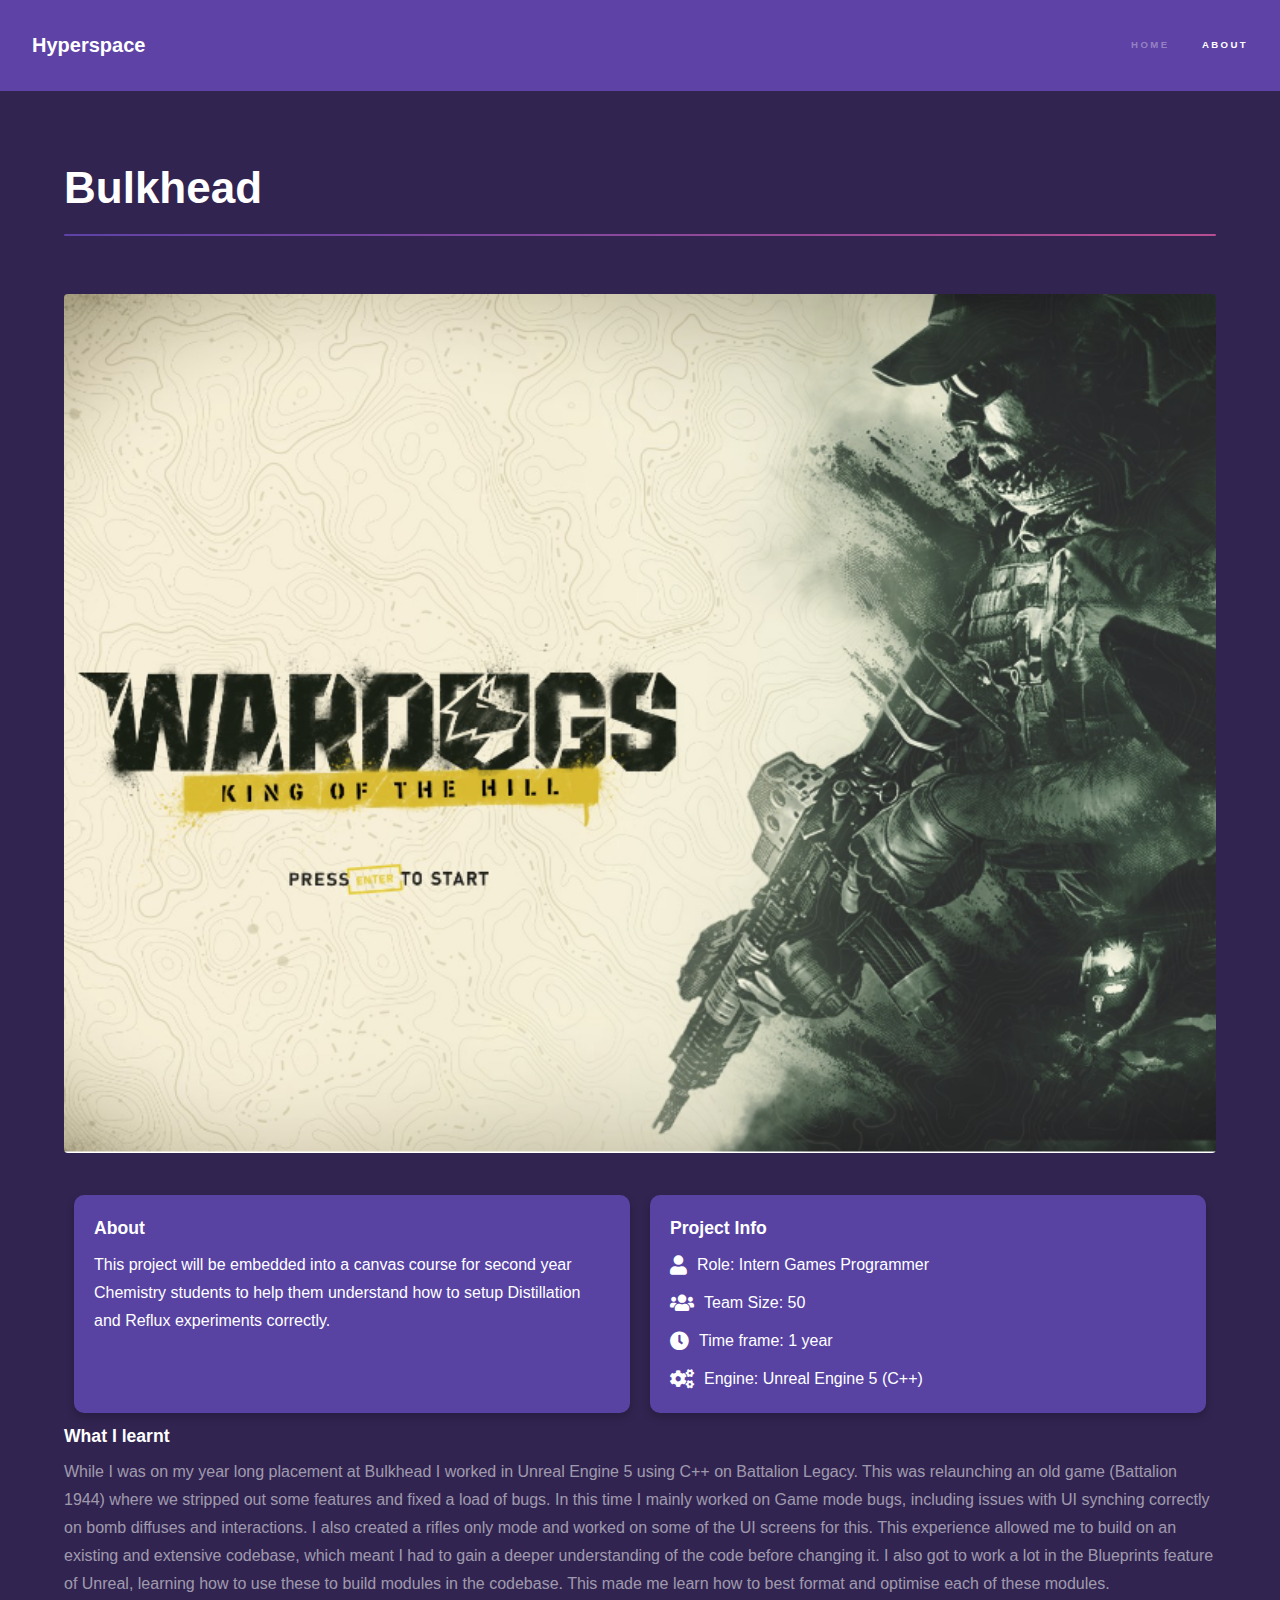
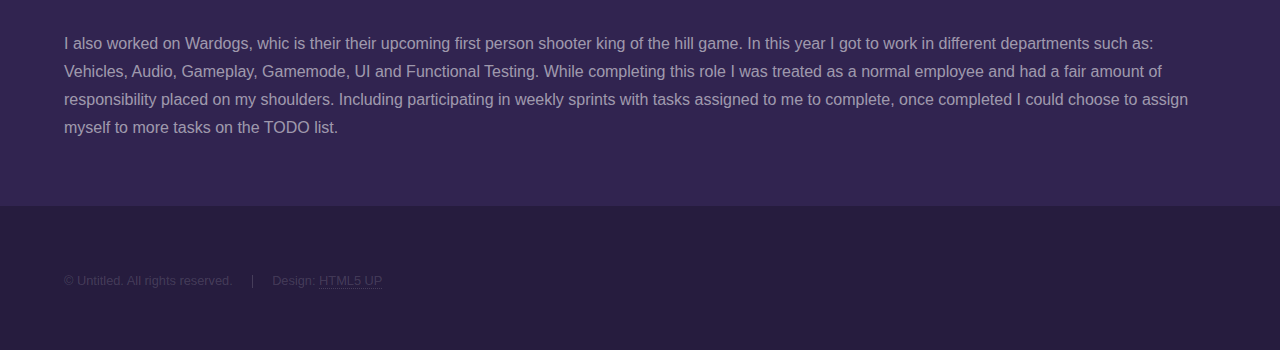
==== commit 3a70151c: "Added in about sections in bulkhead and pacman" ====
--- a/about-bulkhead.html
+++ b/about-bulkhead.html
@@ -49,7 +49,20 @@
 									</div>
 								</div>
 							</div>
-						</div>
+				<h3>What I learnt</h3>
+				<p>
+					While I was on my year long placement at Bulkhead I worked in Unreal Engine 5 using C++ on Battalion Legacy. This was relaunching an old game (Battalion 1944) where we stripped out some features and fixed a load of bugs.
+
+					In this time I mainly worked on Game mode bugs, including issues with UI synching correctly on bomb diffuses and interactions. I also created a rifles only mode and worked on some of the UI screens for this. This experience allowed me to build on an existing and extensive codebase, which meant I had to gain a deeper understanding of the code before changing it.
+
+					I also got to work a lot in the Blueprints feature of Unreal, learning how to use these to build modules in the codebase. This made me learn how to best format and optimise each of these modules.
+				</p>
+				<p>
+					I also worked on Wardogs, whic is their their upcoming first person shooter king of the hill game. In this year I got to work in different departments such as: Vehicles, Audio, Gameplay, Gamemode, UI and Functional Testing.
+
+					While completing this role I was treated as a normal employee and had a fair amount of responsibility placed on my shoulders. Including participating in weekly sprints with tasks assigned to me to complete, once completed I could choose to assign myself to more tasks on the TODO list.
+				</p>
+			</div>
 					</section>
 
 			</div>
